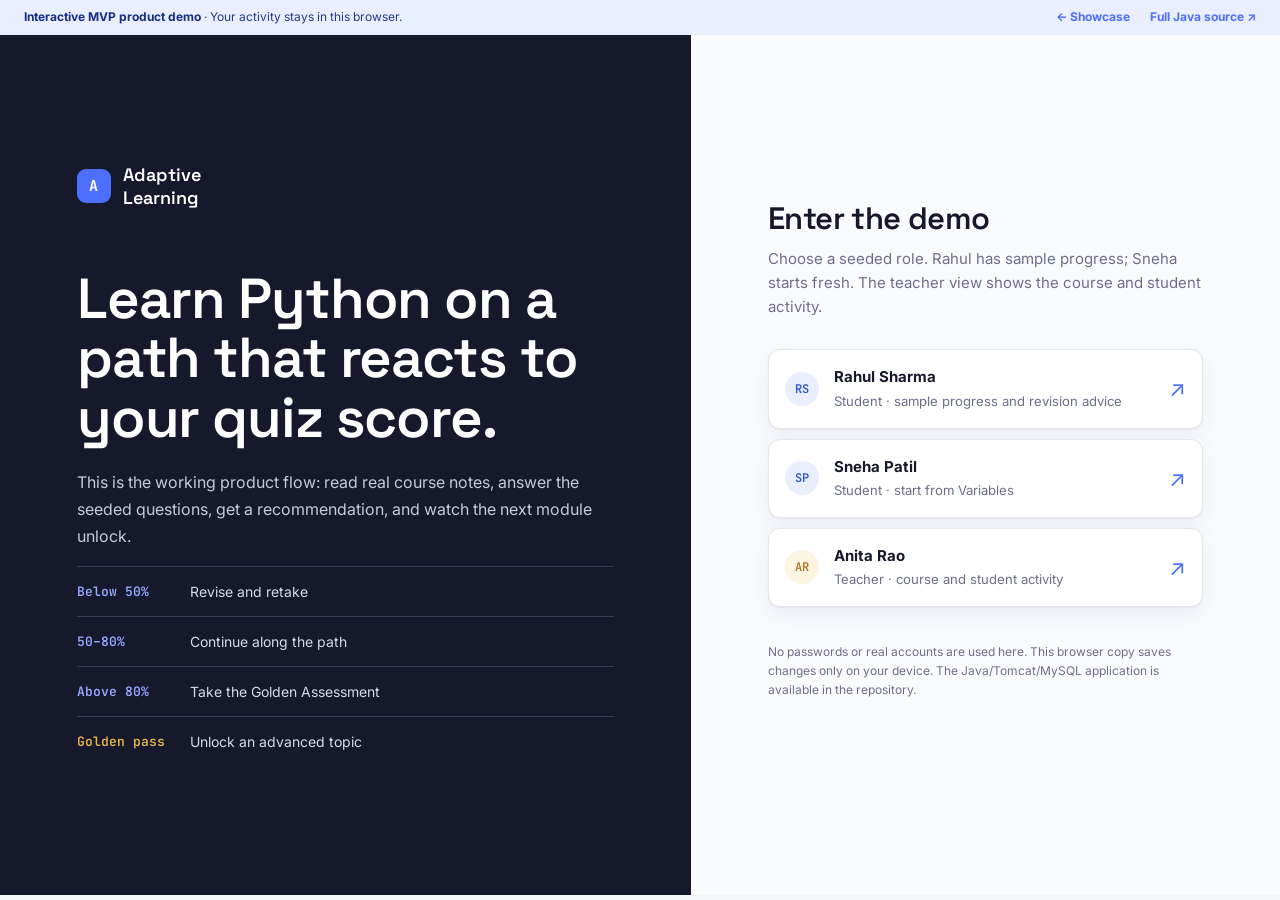
==== showcase/product/index.html @ bc09b80a "Add separate interactive MVP product demo" ====
<!doctype html>
<html lang="en">
  <head>
    <meta charset="utf-8" />
    <meta name="viewport" content="width=device-width, initial-scale=1" />
    <meta
      name="description"
      content="Interactive product demo of the Adaptive Personalised Learning Path Recommender."
    />
    <title>MVP Product Demo | Adaptive Learning</title>
    <link rel="preconnect" href="https://fonts.googleapis.com" />
    <link rel="preconnect" href="https://fonts.gstatic.com" crossorigin />
    <link
      href="https://fonts.googleapis.com/css2?family=Inter:wght@400;500;600;700&family=JetBrains+Mono:wght@400;600&family=Space+Grotesk:wght@400;500;600;700&display=swap"
      rel="stylesheet"
    />
    <link rel="stylesheet" href="bootstrap.min.css" />
    <link rel="stylesheet" href="style.css" />
    <link rel="stylesheet" href="product.css" />
    <script src="product.js" defer></script>
  </head>
  <body>
    <a class="skip-link" href="#main">Skip to content</a>
    <div class="demo-bar">
      <span
        ><strong>Interactive MVP product demo</strong> · Your activity stays in
        this browser.</span
      >
      <div>
        <a href="../">← Showcase</a
        ><a
          href="https://github.com/sathvikmallepalli-lgtm/adaptive-learning-path-recommender"
          target="_blank"
          rel="noopener noreferrer"
          >Full Java source ↗</a
        >
      </div>
    </div>
    <div id="app">
      <main class="loading-page"><h1>Loading the Python course…</h1></main>
    </div>
  </body>
</html>
---- showcase/product/style.css ----
/* =====================================================================
   Adaptive Personalised Learning Path Recommender
   style.css - the project's own styles, loaded AFTER bootstrap.min.css

   DESIGN RULES USED THROUGHOUT
   1. Gold (--gold) is used for ONE thing only: the Golden Assessment.
      Because it appears nowhere else, gold on the screen always means
      "this is the golden path".
   2. Scores and any other number are set in a monospace face. The subject
      of the course is programming, so figures are treated as code.
   3. The learning path is drawn as a real path - a vertical rail with a
      numbered node per topic - because the order of the topics carries
      information the student needs.
   ===================================================================== */

/* ---------------------------------------------------------------- */
/* 1. Design tokens                                                  */
/* ---------------------------------------------------------------- */
:root {
    --ink:        #16192b;   /* sidebar and headings                */
    --ink-soft:   #2c3150;   /* raised dark surfaces                */
    --paper:      #f5f6fa;   /* page background                     */
    --card:       #ffffff;
    --line:       #e3e6ef;

    --accent:     #4c6fff;   /* the learning path, primary actions  */
    --accent-dim: #eaefff;

    --gold:       #e9b44c;   /* GOLDEN ASSESSMENT ONLY              */
    --gold-dim:   #fdf4e1;
    --gold-deep:  #a9762a;

    --jade:       #2bb673;   /* passed / completed                  */
    --jade-dim:   #e6f7ef;
    --coral:      #e05260;   /* needs revision                      */
    --coral-dim:  #fdecee;

    --muted:      #6b7089;

    --radius:     14px;
    --radius-sm:  9px;
    --shadow:     0 1px 2px rgba(22, 25, 43, .06),
                  0 8px 24px rgba(22, 25, 43, .06);

    --font-display: "Space Grotesk", "Segoe UI", system-ui, sans-serif;
    --font-body:    "Inter", "Segoe UI", system-ui, -apple-system, sans-serif;
    --font-mono:    "JetBrains Mono", ui-monospace, "SF Mono", Menlo, monospace;
}

/* ---------------------------------------------------------------- */
/* 2. Base                                                           */
/* ---------------------------------------------------------------- */
body {
    background: var(--paper);
    font-family: var(--font-body);
    color: var(--ink);
    font-size: 15px;
}

h1, h2, h3, h4, h5, .display-face {
    font-family: var(--font-display);
    letter-spacing: -.02em;
    font-weight: 600;
}

/* Every figure on the site - scores, counts, percentages */
.figure-mono, .stat-value, .score-value, .q-number {
    font-family: var(--font-mono);
    font-feature-settings: "tnum" 1;   /* digits keep the same width */
}

a { color: var(--accent); }

.text-muted-2 { color: var(--muted) !important; }

/* Visible keyboard focus everywhere - accessibility floor */
a:focus-visible,
button:focus-visible,
input:focus-visible,
select:focus-visible,
textarea:focus-visible,
.topic-node:focus-visible {
    outline: 3px solid var(--accent);
    outline-offset: 2px;
    border-radius: 4px;
}

/* ---------------------------------------------------------------- */
/* 3. Application shell - dark rail on the left, content on paper    */
/* ---------------------------------------------------------------- */
.app {
    display: flex;
    min-height: 100vh;
}

.sidebar {
    width: 246px;
    flex-shrink: 0;
    background: var(--ink);
    color: #c9cce0;
    padding: 22px 16px;
    display: flex;
    flex-direction: column;
}

.sidebar .brand {
    display: flex;
    align-items: center;
    gap: 10px;
    color: #fff;
    text-decoration: none;
    font-family: var(--font-display);
    font-weight: 600;
    font-size: 15px;
    line-height: 1.25;
    margin-bottom: 26px;
}

.brand-mark {
    width: 34px;
    height: 34px;
    flex-shrink: 0;
    border-radius: 9px;
    background: var(--accent);
    display: grid;
    place-items: center;
    color: #fff;
    font-family: var(--font-mono);
    font-size: 15px;
    font-weight: 700;
}

.sidebar .nav-label {
    font-size: 10.5px;
    letter-spacing: .13em;
    text-transform: uppercase;
    color: #6f748f;
    margin: 18px 8px 7px;
    font-weight: 600;
}

.sidebar a.nav-item {
    display: flex;
    align-items: center;
    gap: 10px;
    padding: 9px 11px;
    border-radius: var(--radius-sm);
    color: #c9cce0;
    text-decoration: none;
    font-size: 14px;
    margin-bottom: 2px;
    transition: background .15s ease, color .15s ease;
}

.sidebar a.nav-item:hover {
    background: rgba(255, 255, 255, .07);
    color: #fff;
}

.sidebar a.nav-item.active {
    background: var(--accent);
    color: #fff;
    font-weight: 500;
}

/* The one gold item in the navigation, when it is available */
.sidebar a.nav-item.golden {
    color: var(--gold);
}
.sidebar a.nav-item.golden:hover {
    background: rgba(233, 180, 76, .14);
}

.sidebar .nav-icon {
    width: 17px;
    text-align: center;
    opacity: .85;
    font-size: 13px;
}

.sidebar-foot {
    margin-top: auto;
    padding-top: 18px;
    border-top: 1px solid rgba(255, 255, 255, .09);
}

.who {
    display: flex;
    align-items: center;
    gap: 10px;
    margin-bottom: 12px;
}

.avatar {
    width: 34px;
    height: 34px;
    border-radius: 50%;
    background: var(--ink-soft);
    color: #fff;
    display: grid;
    place-items: center;
    font-family: var(--font-mono);
    font-size: 12px;
    font-weight: 600;
    flex-shrink: 0;
}

.who-name  { color: #fff; font-size: 13.5px; font-weight: 500; line-height: 1.2; }
.who-role  { color: #6f748f; font-size: 11px; text-transform: uppercase; letter-spacing: .08em; }

.content {
    flex: 1;
    min-width: 0;                /* lets wide tables scroll, not stretch */
    padding: 26px 30px 60px;
}

.page-head {
    margin-bottom: 22px;
}
.page-head h1 {
    font-size: 26px;
    margin: 0 0 3px;
}
.page-head .sub {
    color: var(--muted);
    font-size: 14px;
    margin: 0;
}

/* ---------------------------------------------------------------- */
/* 4. Cards, stats and tables                                        */
/* ---------------------------------------------------------------- */
.card-soft {
    background: var(--card);
    border: 1px solid var(--line);
    border-radius: var(--radius);
    box-shadow: var(--shadow);
}

.stat {
    background: var(--card);
    border: 1px solid var(--line);
    border-radius: var(--radius);
    padding: 16px 18px;
    height: 100%;
}
.stat-label {
    font-size: 11px;
    letter-spacing: .11em;
    text-transform: uppercase;
    color: var(--muted);
    font-weight: 600;
    margin-bottom: 6px;
}
.stat-value {
    font-size: 28px;
    font-weight: 600;
    line-height: 1;
    color: var(--ink);
}
.stat-value small { font-size: 15px; color: var(--muted); font-weight: 500; }
.stat.is-gold .stat-value { color: var(--gold-deep); }

.table-wrap {
    overflow-x: auto;            /* wide tables scroll, page never does */
}
.table-clean {
    width: 100%;
    margin: 0;
    border-collapse: separate;
    border-spacing: 0;
}
.table-clean th {
    font-size: 11px;
    letter-spacing: .09em;
    text-transform: uppercase;
    color: var(--muted);
    font-weight: 600;
    padding: 11px 14px;
    border-bottom: 1px solid var(--line);
    white-space: nowrap;
}
.table-clean td {
    padding: 12px 14px;
    border-bottom: 1px solid var(--line);
    vertical-align: middle;
    font-size: 14px;
}
.table-clean tbody tr:last-child td { border-bottom: 0; }
.table-clean tbody tr:hover { background: #fafbff; }

/* ---------------------------------------------------------------- */
/* 5. Pills                                                          */
/* ---------------------------------------------------------------- */
.pill {
    display: inline-block;
    padding: 3px 9px;
    border-radius: 999px;
    font-size: 11px;
    font-weight: 600;
    letter-spacing: .04em;
    text-transform: uppercase;
    white-space: nowrap;
}
.pill-basic    { background: var(--accent-dim); color: #2c4bcc; }
.pill-advanced { background: var(--gold-dim);   color: var(--gold-deep); }
.pill-pass     { background: var(--jade-dim);   color: #1a7d4d; }
.pill-fail     { background: var(--coral-dim);  color: #b3303c; }
.pill-idle     { background: #eef0f6;           color: var(--muted); }
.pill-gold     { background: var(--gold-dim);   color: var(--gold-deep); }

/* ---------------------------------------------------------------- */
/* 6. THE LEARNING PATH  (the signature element of the project)       */
/*    A rail runs down the page and every topic is a node on it.     */
/* ---------------------------------------------------------------- */
.path {
    position: relative;
    padding-left: 46px;
}

/* the rail itself */
.path::before {
    content: "";
    position: absolute;
    left: 17px;
    top: 12px;
    bottom: 12px;
    width: 2px;
    background: var(--line);
}

.path-step {
    position: relative;
    margin-bottom: 14px;
}

/* the numbered node sitting on the rail */
.path-node {
    position: absolute;
    left: -46px;
    top: 18px;
    width: 36px;
    height: 36px;
    border-radius: 50%;
    background: #fff;
    border: 2px solid var(--line);
    display: grid;
    place-items: center;
    font-family: var(--font-mono);
    font-size: 12px;
    font-weight: 600;
    color: var(--muted);
    z-index: 1;
}
.path-step.is-done    .path-node { border-color: var(--jade);   background: var(--jade);   color: #fff; }
.path-step.is-current .path-node { border-color: var(--accent); background: var(--accent); color: #fff; }
.path-step.is-mastered .path-node{ border-color: var(--gold);   background: var(--gold);   color: #fff; }
.path-step.is-locked  .path-node { background: #f0f1f6; color: #a9adc2; }

.topic-card {
    display: block;
    text-decoration: none;
    color: inherit;
    background: var(--card);
    border: 1px solid var(--line);
    border-radius: var(--radius);
    padding: 16px 18px;
    transition: transform .16s ease, box-shadow .16s ease, border-color .16s ease;
}
a.topic-card:hover {
    transform: translateY(-2px);
    box-shadow: var(--shadow);
    border-color: #c8cee6;
}
.path-step.is-locked .topic-card {
    background: #fbfbfd;
    border-style: dashed;
    opacity: .72;
    cursor: not-allowed;
}
.path-step.is-mastered .topic-card { border-color: #f0dcae; }

.topic-title {
    font-family: var(--font-display);
    font-size: 17px;
    font-weight: 600;
    margin: 0 0 3px;
}
.topic-desc {
    color: var(--muted);
    font-size: 13.5px;
    margin: 0;
}

/* The gate that sits on the rail between the basic and advanced half */
.path-gate {
    position: relative;
    margin: 20px 0 20px;
    padding: 13px 16px;
    border-radius: var(--radius);
    background: var(--gold-dim);
    border: 1px dashed var(--gold);
    color: var(--gold-deep);
    font-size: 13.5px;
}
.path-gate strong { font-family: var(--font-display); }
.path-gate::before {
    content: "";
    position: absolute;
    left: -30px;
    top: 50%;
    width: 12px;
    height: 12px;
    margin-top: -6px;
    border-radius: 50%;
    background: var(--gold);
    box-shadow: 0 0 0 4px var(--gold-dim);
}

/* ---------------------------------------------------------------- */
/* 7. Golden Assessment surfaces                                     */
/* ---------------------------------------------------------------- */
.golden-banner {
    background: linear-gradient(135deg, #2a2440 0%, #47391d 100%);
    color: #f7e9c9;
    border-radius: var(--radius);
    padding: 22px 24px;
    border: 1px solid var(--gold);
}
.golden-banner h2 {
    color: var(--gold);
    font-size: 21px;
    margin: 0 0 6px;
}
.golden-banner p { margin: 0; color: #ddd2b6; font-size: 14px; }

.btn-gold {
    background: var(--gold);
    border: 1px solid var(--gold);
    color: #3a2a08;
    font-weight: 600;
}
.btn-gold:hover { background: #dfa736; border-color: #dfa736; color: #3a2a08; }

/* ---------------------------------------------------------------- */
/* 8. Quiz                                                           */
/* ---------------------------------------------------------------- */
.quiz-progress {
    position: sticky;
    top: 0;
    z-index: 5;
    background: var(--paper);
    padding: 12px 0 14px;
    border-bottom: 1px solid var(--line);
    margin-bottom: 20px;
}
.quiz-bar {
    height: 6px;
    border-radius: 999px;
    background: var(--line);
    overflow: hidden;
}
.quiz-bar span {
    display: block;
    height: 100%;
    width: 0;
    background: var(--accent);
    border-radius: 999px;
    transition: width .3s ease;
}
.quiz-bar.gold span { background: var(--gold); }

.q-card {
    background: var(--card);
    border: 1px solid var(--line);
    border-radius: var(--radius);
    padding: 18px 20px;
    margin-bottom: 14px;
}
.q-card.answered { border-color: #c6d3ff; }
.q-card.gold.answered { border-color: #f0dcae; }

.q-number {
    font-size: 11px;
    color: var(--muted);
    letter-spacing: .1em;
    font-weight: 600;
    text-transform: uppercase;
}
.q-text {
    font-size: 15.5px;
    font-weight: 500;
    margin: 5px 0 14px;
    line-height: 1.45;
}

/* Options are full width click targets, not tiny radio dots */
.opt {
    display: flex;
    align-items: flex-start;
    gap: 11px;
    padding: 10px 13px;
    border: 1px solid var(--line);
    border-radius: var(--radius-sm);
    margin-bottom: 8px;
    cursor: pointer;
    transition: border-color .13s ease, background .13s ease;
}
.opt:hover { border-color: #b9c4e8; background: #fafbff; }
.opt input { margin-top: 3px; flex-shrink: 0; }
.opt .letter {
    font-family: var(--font-mono);
    font-size: 12px;
    font-weight: 700;
    color: var(--muted);
    width: 15px;
    flex-shrink: 0;
}
.opt.picked { border-color: var(--accent); background: var(--accent-dim); }
.opt.picked .letter { color: var(--accent); }
.q-card.gold .opt.picked { border-color: var(--gold); background: var(--gold-dim); }
.q-card.gold .opt.picked .letter { color: var(--gold-deep); }

/* ---------------------------------------------------------------- */
/* 9. Result ring on the recommendation page                         */
/* ---------------------------------------------------------------- */
.score-ring {
    width: 132px;
    height: 132px;
    border-radius: 50%;
    display: grid;
    place-items: center;
    background: conic-gradient(var(--ring-colour, var(--accent)) calc(var(--pct, 0) * 1%), var(--line) 0);
    position: relative;
}
.score-ring::after {
    content: "";
    position: absolute;
    inset: 11px;
    background: var(--card);
    border-radius: 50%;
}
.score-ring .score-value {
    position: relative;
    z-index: 1;
    font-size: 30px;
    font-weight: 600;
}
.score-ring .score-sub {
    position: relative;
    z-index: 1;
    font-size: 11px;
    color: var(--muted);
    letter-spacing: .09em;
    text-transform: uppercase;
}

/* ---------------------------------------------------------------- */
/* 10. Notes rendered from the topics.notes column                   */
/* ---------------------------------------------------------------- */
.notes h4 {
    font-size: 15px;
    margin: 22px 0 8px;
    color: var(--ink);
}
.notes h4:first-child { margin-top: 0; }
.notes p, .notes li { font-size: 14.5px; line-height: 1.65; color: #3a3f5c; }
.notes ul { padding-left: 20px; }
.notes code {
    font-family: var(--font-mono);
    font-size: 12.5px;
    background: #eef0f6;
    padding: 1px 5px;
    border-radius: 4px;
    color: #2c3150;
}
.notes pre {
    font-family: var(--font-mono);
    font-size: 12.5px;
    line-height: 1.6;
    background: var(--ink);
    color: #d5d9ee;
    padding: 14px 16px;
    border-radius: var(--radius-sm);
    overflow-x: auto;
    margin: 12px 0;
}

/* ---------------------------------------------------------------- */
/* 11. Entry pages (index / login / register)                        */
/* ---------------------------------------------------------------- */
.entry {
    min-height: 100vh;
    display: grid;
    grid-template-columns: 1.05fr .95fr;
}
.entry-art {
    background: var(--ink);
    color: #fff;
    padding: 52px 48px;
    display: flex;
    flex-direction: column;
    justify-content: center;
}
.entry-art h1 {
    font-size: 38px;
    line-height: 1.12;
    margin: 0 0 16px;
}
.entry-art p { color: #9ea3c0; font-size: 15px; max-width: 44ch; }

.entry-form {
    display: flex;
    align-items: center;
    justify-content: center;
    padding: 40px 24px;
}
.entry-form .inner { width: 100%; max-width: 386px; }

/* The rule engine drawn as a small diagram on the entry page */
.rule-strip {
    margin-top: 30px;
    border-top: 1px solid rgba(255, 255, 255, .12);
    padding-top: 20px;
}
.rule-row {
    display: flex;
    align-items: center;
    gap: 12px;
    padding: 7px 0;
    font-size: 13px;
    color: #9ea3c0;
}
.rule-key {
    font-family: var(--font-mono);
    font-size: 12px;
    padding: 2px 8px;
    border-radius: 5px;
    background: rgba(255, 255, 255, .08);
    color: #cfd3e8;
    flex-shrink: 0;
    min-width: 74px;
    text-align: center;
}
.rule-row.is-gold .rule-key { background: rgba(233, 180, 76, .16); color: var(--gold); }

.form-label {
    font-size: 12.5px;
    font-weight: 600;
    color: var(--ink);
    margin-bottom: 5px;
}
.form-control, .form-select {
    border-radius: var(--radius-sm);
    border-color: #d7dbe9;
    padding: 9px 12px;
    font-size: 14.5px;
}
.form-control:focus, .form-select:focus {
    border-color: var(--accent);
    box-shadow: 0 0 0 3px var(--accent-dim);
}

.btn-primary {
    background: var(--accent);
    border-color: var(--accent);
    font-weight: 500;
}
.btn-primary:hover { background: #3d5ce0; border-color: #3d5ce0; }

.btn { border-radius: var(--radius-sm); }

/* role chooser on the login form */
.role-pick { display: flex; gap: 8px; }
.role-pick input { position: absolute; opacity: 0; pointer-events: none; }
.role-pick label {
    flex: 1;
    text-align: center;
    padding: 9px;
    border: 1px solid #d7dbe9;
    border-radius: var(--radius-sm);
    font-size: 14px;
    cursor: pointer;
    transition: all .13s ease;
}
.role-pick input:checked + label {
    border-color: var(--accent);
    background: var(--accent-dim);
    color: #2c4bcc;
    font-weight: 600;
}
.role-pick input:focus-visible + label { outline: 3px solid var(--accent); outline-offset: 2px; }

/* ---------------------------------------------------------------- */
/* 12. Responsive - the rail becomes a top bar on small screens      */
/* ---------------------------------------------------------------- */
@media (max-width: 900px) {
    .entry { grid-template-columns: 1fr; }
    .entry-art { padding: 34px 26px; }
    .entry-art h1 { font-size: 29px; }
}

@media (max-width: 768px) {
    .app { flex-direction: column; }
    .sidebar {
        width: 100%;
        flex-direction: row;
        align-items: center;
        flex-wrap: wrap;
        padding: 12px 16px;
        gap: 6px;
    }
    .sidebar .brand { margin-bottom: 0; margin-right: auto; }
    .sidebar .nav-label { display: none; }
    .sidebar nav { display: flex; flex-wrap: wrap; gap: 4px; width: 100%; }
    .sidebar a.nav-item { padding: 7px 10px; font-size: 13px; }
    .sidebar-foot {
        margin-top: 0;
        padding-top: 0;
        border-top: 0;
        display: flex;
        align-items: center;
        gap: 10px;
    }
    .sidebar-foot .who { margin-bottom: 0; }
    .content { padding: 18px 16px 46px; }
    .path { padding-left: 38px; }
    .path-node { left: -38px; width: 30px; height: 30px; font-size: 11px; }
    .path::before { left: 14px; }
    .path-gate::before { left: -27px; }
}

/* Anyone who asked their system for less motion gets none */
@media (prefers-reduced-motion: reduce) {
    *, *::before, *::after {
        animation-duration: .001ms !important;
        transition-duration: .001ms !important;
    }
    a.topic-card:hover { transform: none; }
}
---- showcase/product/product.css ----
.demo-bar {
  display: flex;
  justify-content: space-between;
  align-items: center;
  gap: 12px;
  background: #e9efff;
  color: #263b82;
  padding: 9px 24px;
  font-size: 12px;
  line-height: 1.4;
}
.demo-bar > div {
  display: flex;
  gap: 20px;
}
.demo-bar a {
  font-weight: 700;
  text-decoration: none;
  white-space: nowrap;
}
.demo-bar a:hover {
  text-decoration: underline;
}
.skip-link {
  position: absolute;
  left: -9999px;
  top: 0;
  background: #fff;
  padding: 10px;
  z-index: 100;
}
.skip-link:focus {
  left: 10px;
}
.loading-page {
  padding: 15vh 8vw;
}
.demo-entry {
  min-height: calc(100vh - 40px);
  display: grid;
  grid-template-columns: 1.08fr 0.92fr;
}
.demo-intro {
  background: #16192b;
  color: #fff;
  padding: clamp(35px, 6vw, 95px);
  display: flex;
  flex-direction: column;
  justify-content: center;
}
.demo-intro .brand {
  display: flex;
  align-items: center;
  gap: 12px;
  color: #fff;
  font: 600 18px var(--font-display);
  margin-bottom: 60px;
}
.demo-intro h1 {
  font-size: clamp(36px, 4.4vw, 65px);
  line-height: 1.05;
  max-width: 650px;
  margin: 0 0 22px;
}
.demo-intro p {
  color: #c6c9db;
  line-height: 1.7;
  max-width: 610px;
  font-size: 16px;
}
.demo-rule {
  display: flex;
  align-items: center;
  gap: 18px;
  border-top: 1px solid #363b58;
  padding: 14px 0;
  color: #d6d9e9;
  font-size: 14px;
}
.demo-rule:first-of-type {
  margin-top: 35px;
}
.demo-rule b {
  font: 600 13px var(--font-mono);
  min-width: 95px;
  color: #94a8ff;
}
.demo-rule:last-child b {
  color: var(--gold);
}
.demo-choose {
  padding: clamp(30px, 6vw, 90px);
  display: flex;
  flex-direction: column;
  justify-content: center;
  background: #fafbff;
}
.demo-choose h2 {
  font-size: 31px;
  margin-bottom: 10px;
}
.demo-choose > p {
  color: var(--muted);
  line-height: 1.6;
  margin-bottom: 30px;
}
.account-card {
  display: flex;
  align-items: center;
  gap: 15px;
  width: 100%;
  background: #fff;
  border: 1px solid var(--line);
  border-radius: 12px;
  padding: 16px;
  text-align: left;
  margin-bottom: 10px;
  color: var(--ink);
  box-shadow: var(--shadow);
}
.account-card:hover {
  border-color: var(--accent);
  transform: translateY(-1px);
}
.account-card .avatar {
  background: var(--accent-dim);
  color: #3153cf;
}
.account-card.teacher .avatar {
  background: var(--gold-dim);
  color: var(--gold-deep);
}
.account-card span:nth-child(2) {
  flex: 1;
}
.account-card strong {
  display: block;
}
.account-card small {
  display: block;
  color: var(--muted);
  margin-top: 3px;
}
.account-card .arrow {
  font-size: 22px;
  color: var(--accent);
}
.demo-footnote {
  font-size: 12px !important;
  color: var(--muted);
  margin-top: 25px;
}
.demo-actions {
  display: flex;
  gap: 10px;
  flex-wrap: wrap;
}
.demo-empty {
  padding: 24px;
  color: var(--muted);
  font-size: 14px;
}
.demo-alert {
  border-radius: 9px;
  padding: 13px 16px;
  background: #eaefff;
  color: #3047a0;
  margin: 0 0 18px;
  font-size: 13px;
}
.demo-alert.warn {
  background: var(--gold-dim);
  color: var(--gold-deep);
}
.demo-alert.error {
  background: var(--coral-dim);
  color: #9f2d3c;
}
.demo-toolbar {
  display: flex;
  justify-content: space-between;
  align-items: center;
  gap: 15px;
  flex-wrap: wrap;
  margin-bottom: 18px;
}
.demo-toolbar select {
  max-width: 260px;
}
.path-meta {
  display: flex;
  align-items: center;
  gap: 10px;
  flex-wrap: wrap;
  margin-top: 8px;
}
.path-meta span {
  font-size: 12px;
  color: var(--muted);
}
.notes pre {
  white-space: pre-wrap;
  overflow-x: auto;
}
.practice-answer {
  padding-top: 15px;
}
.practice-answer .opt {
  cursor: default;
}
.practice-answer .opt:hover {
  background: none;
}
.quiz-form .q-card {
  scroll-margin-top: 85px;
}
.quiz-form .opt input {
  accent-color: var(--accent);
}
.result-actions {
  margin-top: 20px;
}
.score-ring {
  --pct: 0;
}
.score-ring .score-value {
  font-size: 28px;
}
.answer-review {
  margin-top: 22px;
}
.answer-review details {
  border-top: 1px solid var(--line);
  padding: 11px 0;
}
.answer-review summary {
  cursor: pointer;
  font-weight: 600;
}
.answer-review p {
  font-size: 13px;
  color: var(--muted);
  margin: 8px 0 0;
}
.teacher-form label {
  font-weight: 600;
  font-size: 13px;
  margin-bottom: 5px;
}
.teacher-form .form-group {
  margin-bottom: 15px;
}
.teacher-form textarea {
  min-height: 105px;
}
.teacher-actions {
  display: flex;
  gap: 6px;
  flex-wrap: wrap;
}
.teacher-actions button {
  font-size: 12px;
}
.inline-help {
  font-size: 12px;
  color: var(--muted);
}
.stats-grid {
  display: grid;
  grid-template-columns: repeat(4, 1fr);
  gap: 14px;
  margin-bottom: 22px;
}
.dashboard-grid {
  display: grid;
  grid-template-columns: 1.2fr 0.8fr;
  gap: 14px;
}
.section-title {
  font: 600 18px var(--font-display);
}
.course-topics {
  display: grid;
  grid-template-columns: repeat(2, 1fr);
  gap: 12px;
}
.course-topic {
  border: 1px solid var(--line);
  border-radius: 11px;
  padding: 15px;
  background: white;
}
.course-topic h3 {
  font-size: 16px;
  margin: 0 0 5px;
}
.form-row {
  display: grid;
  grid-template-columns: 1fr 1fr;
  gap: 13px;
}
.mobile-switch {
  display: none;
}
.sidebar .nav-item {
  white-space: nowrap;
}
.sidebar .nav-item button {
  all: unset;
  cursor: pointer;
}
.sidebar .nav-item button:focus-visible {
  outline: 3px solid var(--accent);
}
.sidebar-foot button.nav-item {
  width: 100%;
  background: none;
  border: 0;
  text-align: left;
}
.sidebar-foot button.nav-item:hover {
  background: rgba(255, 255, 255, 0.07);
  color: #fff;
}
.sidebar-foot .reset-link {
  display: block;
  background: none;
  border: 0;
  color: #9fa6c4;
  font-size: 11px;
  padding: 8px 11px;
  text-align: left;
}
.sidebar-foot .reset-link:hover {
  color: white;
}
.table-clean td .btn {
  white-space: nowrap;
}
.course-topic p {
  font-size: 12px;
  color: var(--muted);
  margin: 0 0 10px;
}
.content {
  max-width: 1500px;
}
.demo-bar strong {
  color: #172f87;
}
@media (max-width: 1050px) {
  .stats-grid {
    grid-template-columns: repeat(2, 1fr);
  }
  .dashboard-grid {
    grid-template-columns: 1fr;
  }
}
@media (max-width: 900px) {
  .demo-entry {
    grid-template-columns: 1fr;
  }
  .demo-intro {
    padding: 40px 25px;
  }
  .demo-intro .brand {
    margin-bottom: 30px;
  }
  .demo-choose {
    padding: 40px 25px;
  }
  .demo-rule:first-of-type {
    margin-top: 18px;
  }
}
@media (max-width: 768px) {
  .demo-bar {
    padding: 8px 12px;
    align-items: flex-start;
  }
  .demo-bar > div {
    gap: 8px;
    flex-direction: column;
  }
  .sidebar-foot {
    flex-wrap: wrap;
  }
  .sidebar-foot .reset-link {
    padding: 4px;
  }
  .content {
    max-width: none;
  }
}
@media (max-width: 560px) {
  .stats-grid,
  .dashboard-grid,
  .course-topics,
  .form-row {
    grid-template-columns: 1fr;
  }
  .demo-intro h1 {
    font-size: 37px;
  }
  .demo-bar {
    font-size: 10px;
  }
  .stat {
    padding: 14px;
  }
  .path {
    margin-left: 4px;
  }
  .demo-actions .btn {
    width: 100%;
  }
  .table-clean {
    min-width: 530px;
  }
}
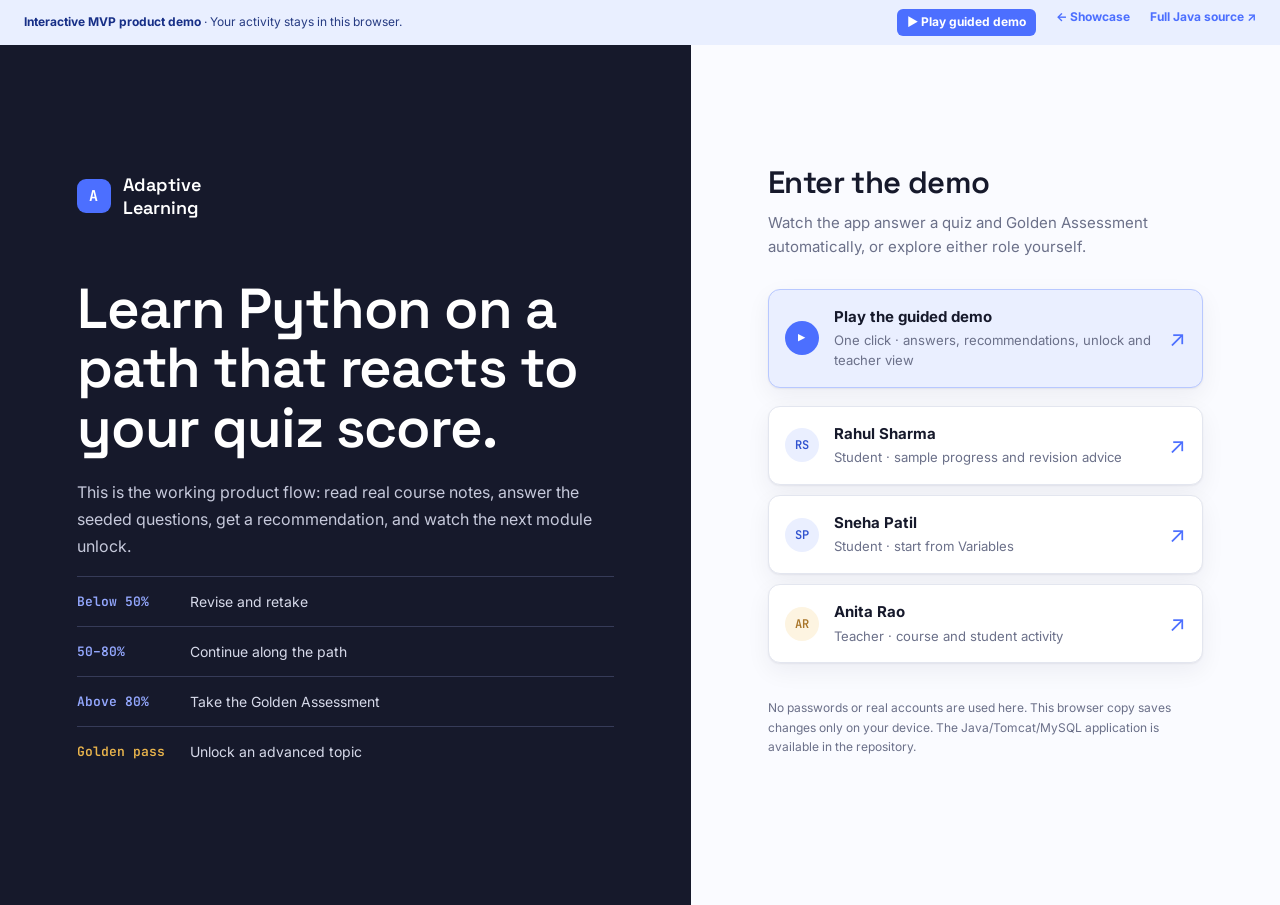
==== commit 11f36137: "Add one-click guided MVP walkthrough" ====
--- a/showcase/product/index.html
+++ b/showcase/product/index.html
@@ -27,6 +27,7 @@
         this browser.</span
       >
       <div>
+        <button id="play-guided-demo" type="button">▶ Play guided demo</button>
         <a href="../">← Showcase</a
         ><a
           href="https://github.com/sathvikmallepalli-lgtm/adaptive-learning-path-recommender"
@@ -39,5 +40,11 @@
     <div id="app">
       <main class="loading-page"><h1>Loading the Python course…</h1></main>
     </div>
+    <aside
+      id="tour-overlay"
+      class="tour-overlay"
+      hidden
+      aria-live="polite"
+    ></aside>
   </body>
 </html>
--- a/showcase/product/product.css
+++ b/showcase/product/product.css
@@ -20,6 +20,23 @@
 }
 .demo-bar a:hover {
   text-decoration: underline;
+}
+.demo-bar button {
+  border: 0;
+  border-radius: 6px;
+  background: var(--accent);
+  color: white;
+  font-size: 12px;
+  font-weight: 700;
+  padding: 5px 10px;
+  white-space: nowrap;
+}
+.demo-bar button:hover {
+  background: #3859dd;
+}
+.demo-bar button:disabled {
+  opacity: 0.65;
+  cursor: default;
 }
 .skip-link {
   position: absolute;
@@ -122,6 +139,15 @@
   border-color: var(--accent);
   transform: translateY(-1px);
 }
+.account-card.tour-card {
+  background: var(--accent-dim);
+  border-color: #b8c8ff;
+  margin-bottom: 18px;
+}
+.account-card.tour-card .avatar {
+  background: var(--accent);
+  color: white;
+}
 .account-card .avatar {
   background: var(--accent-dim);
   color: #3153cf;
@@ -348,6 +374,76 @@
 .demo-bar strong {
   color: #172f87;
 }
+.tour-overlay {
+  position: fixed;
+  right: 20px;
+  bottom: 20px;
+  z-index: 90;
+  width: min(410px, calc(100vw - 32px));
+  padding: 20px;
+  border: 1px solid #66749b;
+  border-radius: 15px;
+  box-shadow: 0 18px 55px rgba(11, 18, 42, 0.28);
+  background: var(--ink);
+  color: white;
+}
+.tour-overlay[hidden] {
+  display: none;
+}
+.tour-topline {
+  display: flex;
+  justify-content: space-between;
+  gap: 12px;
+  color: #aab7dd;
+  font: 600 11px var(--font-mono);
+  text-transform: uppercase;
+  letter-spacing: 0.07em;
+}
+.tour-progress {
+  height: 4px;
+  background: #3c4765;
+  border-radius: 9px;
+  margin: 10px 0 16px;
+  overflow: hidden;
+}
+.tour-progress span {
+  display: block;
+  height: 100%;
+  background: #7990ff;
+  transition: width 0.25s ease;
+}
+.tour-overlay h2 {
+  font-size: 20px;
+  margin: 0 0 7px;
+  color: white;
+}
+.tour-overlay p {
+  color: #c7cee2;
+  font-size: 13px;
+  line-height: 1.5;
+  margin: 0 0 16px;
+}
+.tour-controls {
+  display: flex;
+  flex-wrap: wrap;
+  gap: 8px;
+}
+.tour-controls button {
+  border: 1px solid #687594;
+  border-radius: 7px;
+  background: #2b3550;
+  color: white;
+  padding: 8px 11px;
+  font-size: 12px;
+  font-weight: 700;
+}
+.tour-controls button:hover {
+  background: #3b496d;
+}
+.tour-controls button:first-child {
+  background: var(--accent);
+  border-color: var(--accent);
+}
 @media (max-width: 1050px) {
   .stats-grid {
     grid-template-columns: repeat(2, 1fr);
@@ -393,6 +489,17 @@
   }
 }
 @media (max-width: 560px) {
+  .tour-overlay {
+    right: 10px;
+    bottom: 10px;
+    padding: 16px;
+  }
+  .tour-overlay h2 {
+    font-size: 18px;
+  }
+  .tour-overlay p {
+    font-size: 12px;
+  }
   .stats-grid,
   .dashboard-grid,
   .course-topics,
